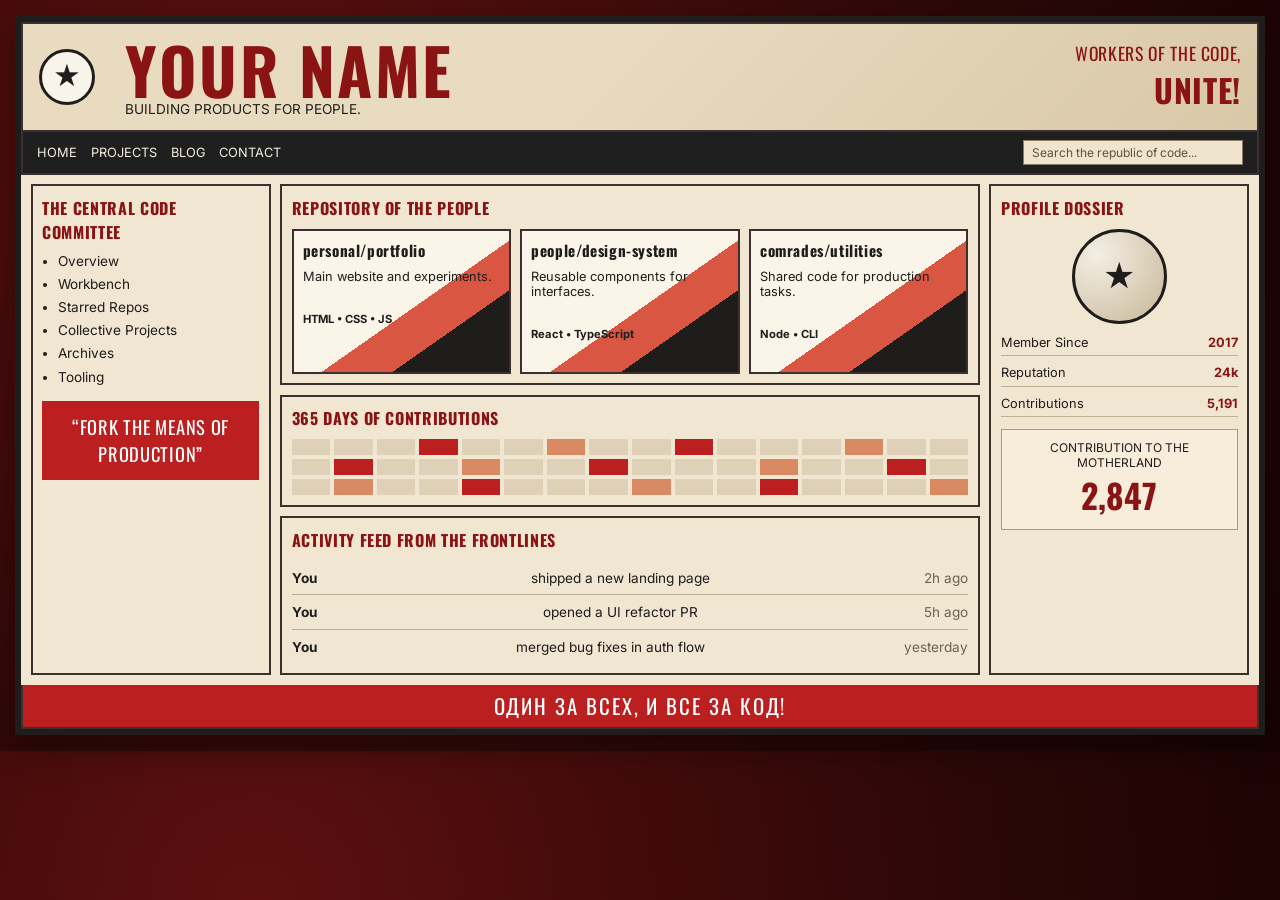
==== index.html @ d0072286 "Add propaganda-style personal website layout" ====
<!DOCTYPE html>
<html lang="en">
<head>
  <meta charset="UTF-8">
  <meta name="viewport" content="width=device-width, initial-scale=1.0">
  <title>Comrade Dev — Personal Site</title>
  <link rel="preconnect" href="https://fonts.googleapis.com">
  <link rel="preconnect" href="https://fonts.gstatic.com" crossorigin>
  <link href="https://fonts.googleapis.com/css2?family=Oswald:wght@400;600;700&family=Inter:wght@400;500;700&display=swap" rel="stylesheet">
  <link rel="stylesheet" href="./styles.css">
</head>
<body>
  <div class="poster">
    <header class="banner panel">
      <div class="banner-mark">★</div>
      <div class="banner-title">
        <h1>YOUR NAME</h1>
        <p>Building products for people.</p>
      </div>
      <div class="banner-slogan">
        <span>WORKERS OF THE CODE,</span>
        <strong>UNITE!</strong>
      </div>
    </header>

    <nav class="topbar panel">
      <a href="#">Home</a>
      <a href="#">Projects</a>
      <a href="#">Blog</a>
      <a href="#">Contact</a>
      <div class="search">Search the republic of code...</div>
    </nav>

    <main class="layout">
      <aside class="left panel">
        <h2>THE CENTRAL CODE COMMITTEE</h2>
        <ul>
          <li>Overview</li>
          <li>Workbench</li>
          <li>Starred Repos</li>
          <li>Collective Projects</li>
          <li>Archives</li>
          <li>Tooling</li>
        </ul>
        <div class="quote">“FORK THE MEANS OF PRODUCTION”</div>
      </aside>

      <section class="center">
        <section class="panel cards">
          <h2>REPOSITORY OF THE PEOPLE</h2>
          <div class="card-grid">
            <article class="repo-card">
              <h3>personal/portfolio</h3>
              <p>Main website and experiments.</p>
              <small>HTML • CSS • JS</small>
            </article>
            <article class="repo-card">
              <h3>people/design-system</h3>
              <p>Reusable components for interfaces.</p>
              <small>React • TypeScript</small>
            </article>
            <article class="repo-card">
              <h3>comrades/utilities</h3>
              <p>Shared code for production tasks.</p>
              <small>Node • CLI</small>
            </article>
          </div>
        </section>

        <section class="panel contributions">
          <h2>365 DAYS OF CONTRIBUTIONS</h2>
          <div class="heatmap" aria-label="Contribution heatmap">
            <span></span><span></span><span></span><span class="hot"></span><span></span><span></span><span class="warm"></span><span></span><span></span><span class="hot"></span><span></span><span></span><span></span><span class="warm"></span><span></span><span></span><span></span><span class="hot"></span><span></span><span></span><span class="warm"></span><span></span><span></span><span class="hot"></span><span></span><span></span><span></span><span class="warm"></span><span></span><span></span><span class="hot"></span><span></span><span></span><span class="warm"></span><span></span><span></span><span class="hot"></span><span></span><span></span><span></span><span class="warm"></span><span></span><span></span><span class="hot"></span><span></span><span></span><span></span><span class="warm"></span>
          </div>
        </section>

        <section class="panel feed">
          <h2>ACTIVITY FEED FROM THE FRONTLINES</h2>
          <ul>
            <li><strong>You</strong> shipped a new landing page <span>2h ago</span></li>
            <li><strong>You</strong> opened a UI refactor PR <span>5h ago</span></li>
            <li><strong>You</strong> merged bug fixes in auth flow <span>yesterday</span></li>
          </ul>
        </section>
      </section>

      <aside class="right panel">
        <h2>PROFILE DOSSIER</h2>
        <div class="avatar">★</div>
        <ul class="stats">
          <li><span>Member Since</span><strong>2017</strong></li>
          <li><span>Reputation</span><strong>24k</strong></li>
          <li><span>Contributions</span><strong>5,191</strong></li>
        </ul>
        <div class="counter">
          <p>CONTRIBUTION TO THE MOTHERLAND</p>
          <strong>2,847</strong>
        </div>
      </aside>
    </main>

    <footer class="footer panel">
      <p>ОДИН ЗА ВСЕХ, И ВСЕ ЗА КОД!</p>
    </footer>
  </div>
</body>
</html>
---- styles.css ----
:root {
  --red: #bb1f1f;
  --dark-red: #8a1414;
  --cream: #f0e6d2;
  --ink: #1e1d1b;
  --line: #3b2f2f;
}

* {
  box-sizing: border-box;
}

body {
  margin: 0;
  font-family: "Inter", sans-serif;
  background: radial-gradient(circle at 20% 20%, #5d0f0f, #2c0707 60%, #170303);
  color: var(--ink);
}

.poster {
  max-width: 1250px;
  margin: 1rem auto;
  background: var(--cream);
  border: 6px solid var(--ink);
  box-shadow: 0 12px 35px rgb(0 0 0 / 35%);
}

.panel {
  border: 2px solid var(--line);
  background: var(--cream);
}

h1, h2, h3, .banner-slogan, .quote {
  font-family: "Oswald", sans-serif;
  letter-spacing: 0.04em;
}

.banner {
  display: grid;
  grid-template-columns: 70px 1fr auto;
  gap: 1rem;
  align-items: center;
  padding: 0.8rem 1rem;
  background: linear-gradient(135deg, #e9dbc0 0 45%, #d9c8a8 100%);
}

.banner-mark {
  width: 56px;
  height: 56px;
  border-radius: 50%;
  border: 3px solid var(--ink);
  display: grid;
  place-items: center;
  font-size: 1.7rem;
  background: #f8f4ea;
}

.banner-title h1 {
  margin: 0;
  font-size: clamp(2rem, 5vw, 4rem);
  color: var(--dark-red);
  line-height: 1;
}

.banner-title p {
  margin: 0;
  font-size: 0.85rem;
  text-transform: uppercase;
}

.banner-slogan {
  text-align: right;
  color: var(--dark-red);
}

.banner-slogan span {
  display: block;
  font-size: 1.1rem;
}

.banner-slogan strong {
  font-size: 2rem;
}

.topbar {
  display: flex;
  align-items: center;
  gap: 0.85rem;
  padding: 0.5rem 0.9rem;
  border-top: 0;
  background: #1f1f1f;
  color: #f5efe2;
}

.topbar a {
  color: inherit;
  text-decoration: none;
  font-size: 0.8rem;
  text-transform: uppercase;
}

.topbar .search {
  margin-left: auto;
  background: #efe4cd;
  color: #64503f;
  border: 1px solid #8f7b65;
  padding: 0.25rem 0.5rem;
  min-width: 220px;
  font-size: 0.75rem;
}

.layout {
  display: grid;
  grid-template-columns: 240px 1fr 260px;
  gap: 0.6rem;
  padding: 0.6rem;
}

.left, .right {
  padding: 0.6rem;
}

.left h2,
.right h2,
.cards h2,
.contributions h2,
.feed h2 {
  margin: 0 0 0.55rem;
  font-size: 1rem;
  color: var(--dark-red);
}

.left ul {
  margin: 0;
  padding-left: 1rem;
  display: grid;
  gap: 0.45rem;
  font-size: 0.85rem;
}

.quote {
  margin-top: 1rem;
  background: var(--red);
  color: #fff;
  padding: 0.8rem;
  text-align: center;
  font-size: 1.15rem;
}

.center {
  display: grid;
  gap: 0.6rem;
}

.cards, .contributions, .feed {
  padding: 0.6rem;
}

.card-grid {
  display: grid;
  grid-template-columns: repeat(3, minmax(0, 1fr));
  gap: 0.6rem;
}

.repo-card {
  border: 2px solid var(--line);
  background: linear-gradient(145deg, #faf5e8 0 55%, #d95643 55% 72%, #1e1d1b 72%);
  padding: 0.55rem;
  min-height: 145px;
}

.repo-card h3 {
  margin: 0 0 0.45rem;
  font-size: 0.95rem;
}

.repo-card p {
  margin: 0;
  font-size: 0.8rem;
}

.repo-card small {
  display: block;
  margin-top: 1.8rem;
  font-weight: 700;
  font-size: 0.7rem;
}

.heatmap {
  display: grid;
  grid-template-columns: repeat(16, 1fr);
  gap: 4px;
}

.heatmap span {
  display: block;
  height: 16px;
  background: #ded1b8;
}

.heatmap span.warm {
  background: #d98a62;
}

.heatmap span.hot {
  background: var(--red);
}

.feed ul {
  list-style: none;
  margin: 0;
  padding: 0;
}

.feed li {
  display: flex;
  justify-content: space-between;
  gap: 0.5rem;
  border-top: 1px solid #bcae95;
  padding: 0.55rem 0;
  font-size: 0.85rem;
}

.feed li:first-child {
  border-top: 0;
}

.feed span {
  color: #6f6250;
  white-space: nowrap;
}

.avatar {
  width: 95px;
  aspect-ratio: 1;
  margin: 0.25rem auto 0.7rem;
  border-radius: 50%;
  border: 3px solid var(--ink);
  display: grid;
  place-items: center;
  font-size: 2rem;
  background: radial-gradient(circle at 25% 25%, #f4efe3, #c8b79a);
}

.stats {
  list-style: none;
  margin: 0;
  padding: 0;
  display: grid;
  gap: 0.55rem;
}

.stats li {
  display: flex;
  justify-content: space-between;
  gap: 1rem;
  font-size: 0.8rem;
  border-bottom: 1px solid #beaf93;
  padding-bottom: 0.35rem;
}

.stats strong {
  color: var(--dark-red);
}

.counter {
  margin-top: 0.75rem;
  padding: 0.6rem;
  background: #f7edda;
  border: 1px solid #b19b77;
  text-align: center;
}

.counter p {
  margin: 0;
  font-size: 0.75rem;
}

.counter strong {
  display: block;
  font-family: "Oswald", sans-serif;
  font-size: 2.1rem;
  color: var(--dark-red);
}

.footer {
  border-top: 0;
  background: var(--red);
  color: #fff;
  text-align: center;
  font-family: "Oswald", sans-serif;
  letter-spacing: 0.12em;
  padding: 0.35rem 0.5rem;
}

.footer p {
  margin: 0;
  font-size: 1.3rem;
}

@media (max-width: 1050px) {
  .layout {
    grid-template-columns: 220px 1fr;
  }

  .right {
    grid-column: 1 / -1;
  }
}

@media (max-width: 760px) {
  .banner {
    grid-template-columns: 56px 1fr;
  }

  .banner-slogan {
    grid-column: 1 / -1;
    text-align: left;
  }

  .layout {
    grid-template-columns: 1fr;
  }

  .left, .right {
    order: 2;
  }

  .card-grid {
    grid-template-columns: 1fr;
  }

  .topbar {
    flex-wrap: wrap;
  }

  .topbar .search {
    min-width: 100%;
  }
}
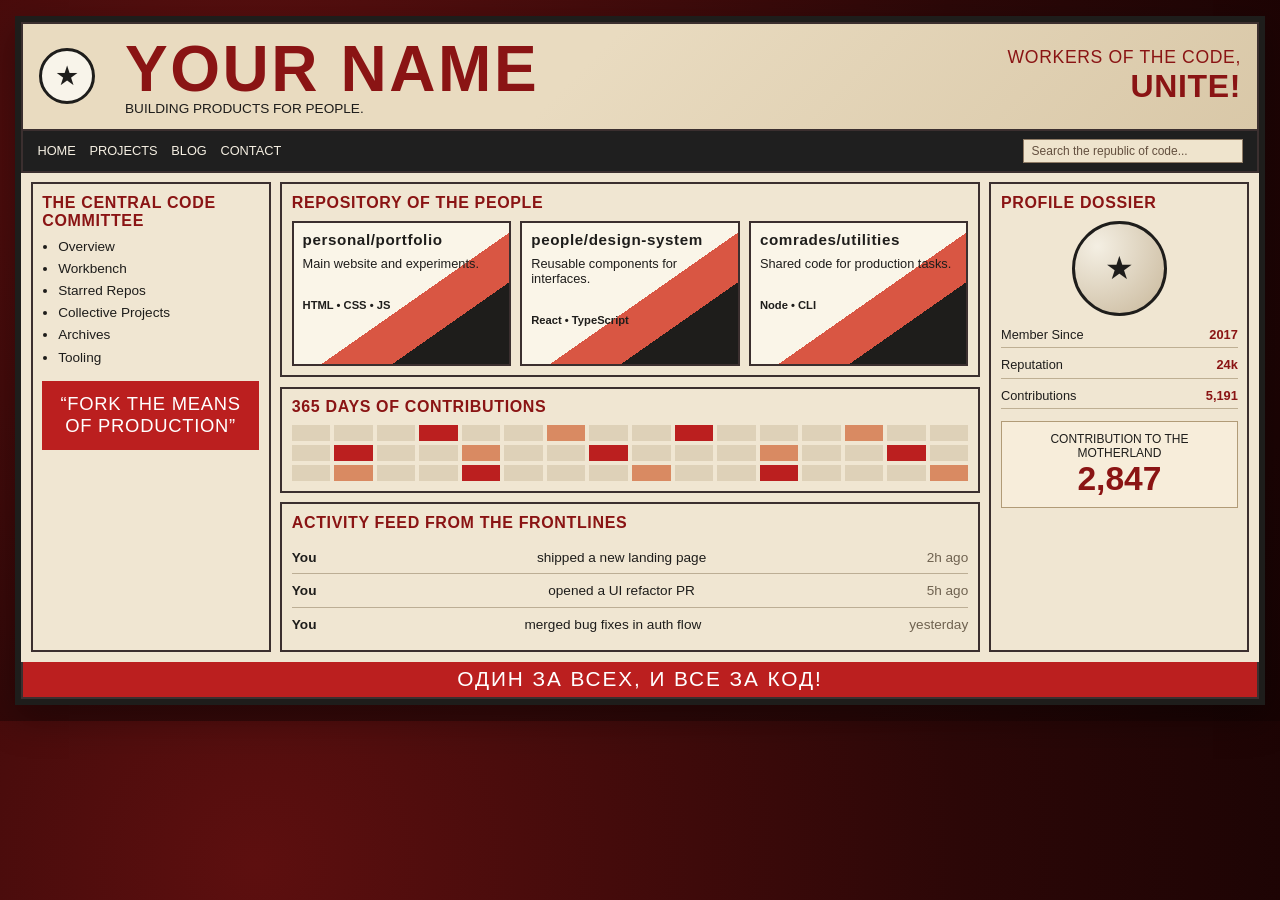
==== commit 035e492f: "Make website self-contained with local font fallbacks" ====
--- a/index.html
+++ b/index.html
@@ -4,9 +4,6 @@
   <meta charset="UTF-8">
   <meta name="viewport" content="width=device-width, initial-scale=1.0">
   <title>Comrade Dev — Personal Site</title>
-  <link rel="preconnect" href="https://fonts.googleapis.com">
-  <link rel="preconnect" href="https://fonts.gstatic.com" crossorigin>
-  <link href="https://fonts.googleapis.com/css2?family=Oswald:wght@400;600;700&family=Inter:wght@400;500;700&display=swap" rel="stylesheet">
   <link rel="stylesheet" href="./styles.css">
 </head>
 <body>
--- a/styles.css
+++ b/styles.css
@@ -12,7 +12,7 @@
 
 body {
   margin: 0;
-  font-family: "Inter", sans-serif;
+  font-family: "Segoe UI", Tahoma, Geneva, Verdana, sans-serif;
   background: radial-gradient(circle at 20% 20%, #5d0f0f, #2c0707 60%, #170303);
   color: var(--ink);
 }
@@ -31,7 +31,7 @@
 }
 
 h1, h2, h3, .banner-slogan, .quote {
-  font-family: "Oswald", sans-serif;
+  font-family: Impact, "Arial Narrow Bold", "Franklin Gothic Medium", sans-serif;
   letter-spacing: 0.04em;
 }
 
@@ -278,7 +278,7 @@
 
 .counter strong {
   display: block;
-  font-family: "Oswald", sans-serif;
+  font-family: Impact, "Arial Narrow Bold", "Franklin Gothic Medium", sans-serif;
   font-size: 2.1rem;
   color: var(--dark-red);
 }
@@ -288,7 +288,7 @@
   background: var(--red);
   color: #fff;
   text-align: center;
-  font-family: "Oswald", sans-serif;
+  font-family: Impact, "Arial Narrow Bold", "Franklin Gothic Medium", sans-serif;
   letter-spacing: 0.12em;
   padding: 0.35rem 0.5rem;
 }
